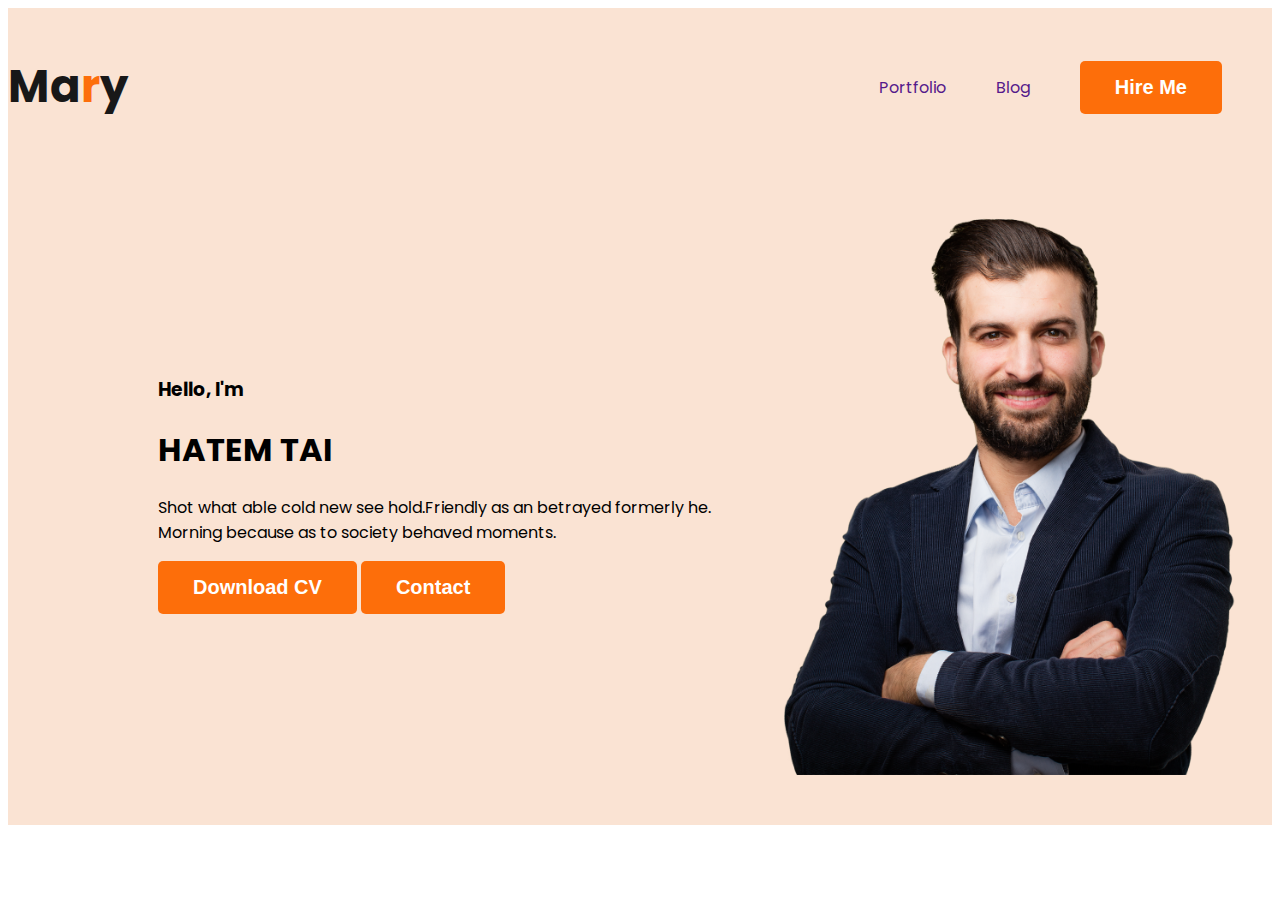
==== index.html @ 1cf4b523 "header section updated" ====
<!DOCTYPE html>
<html lang="en">
<head>
    <meta charset="UTF-8">
    <meta name="viewport" content="width=device-width, initial-scale=1.0">
    <link rel="stylesheet" href="style.css">
    <title>Hatem's Portfolio</title>
</head>
<body>
    <header class="header">
        <nav>
            <h3 class="nav-title">Ma<span class="text-primary">r</span>y</h3>
        <ul>
        <li><a href="">Portfolio</a></li>
        <li><a href="">Blog</a></li>
        <li><button class="btn-primary">Hire Me</button></li>
        </ul>
        </nav>
    <div class="banner">
        <div class="banner-content">
        <h3 class="banner-greetings">Hello, I'm</h3>
        <h1 class="banner-title">HATEM TAI</h1>
        <p>Shot what able cold new see hold.Friendly as an betrayed formerly he. Morning because as to society behaved moments.</p>
        <button class="btn-primary">Download CV</button>
        <button class="btn-primary">Contact</button>
    </div>
    <img src="images/hardy.png" class="profile-pic"  alt="">
    </div>
        

    </header>

    <main>

    </main>
    <footer>

    </footer>
    
</body>
</html>
---- style.css ----
@import url('https://fonts.googleapis.com/css2?family=Open+Sans:wght@800&family=Poppins:wght@300;400;500;700&display=swap');

body {
    font-family: 'Open Sans', sans-serif;
    font-family: 'Poppins', sans-serif;
}
.text-primary {
    color: #FD6E0A;
}
.btn-primary {
    border-radius: 5px;
    background: #FD6E0A;
    color: white;
    font-weight: 600;
    border: none;
    font-size: 20px;
    padding: 15px 35px;
}
/* nav related styles */
nav{
    display: flex;
    justify-content: space-between;
    align-items: center;
}

.nav-title{
    color: #181818;
    font-size: 45px;
}
nav>ul {
    display: flex;
    align-items: center;
}
nav li{
    list-style: none;
    margin-right: 50px;
}
nav a{
    list-style: none;
    text-decoration: none;
}
/* hedaer related style */
.header{
    background: #fae3d3;
}
.banner{
    padding: 30px 30px 50px 150px;
    display: flex;
    align-items: center;
}
.banner .profile-pic{
    width: 500px;
}
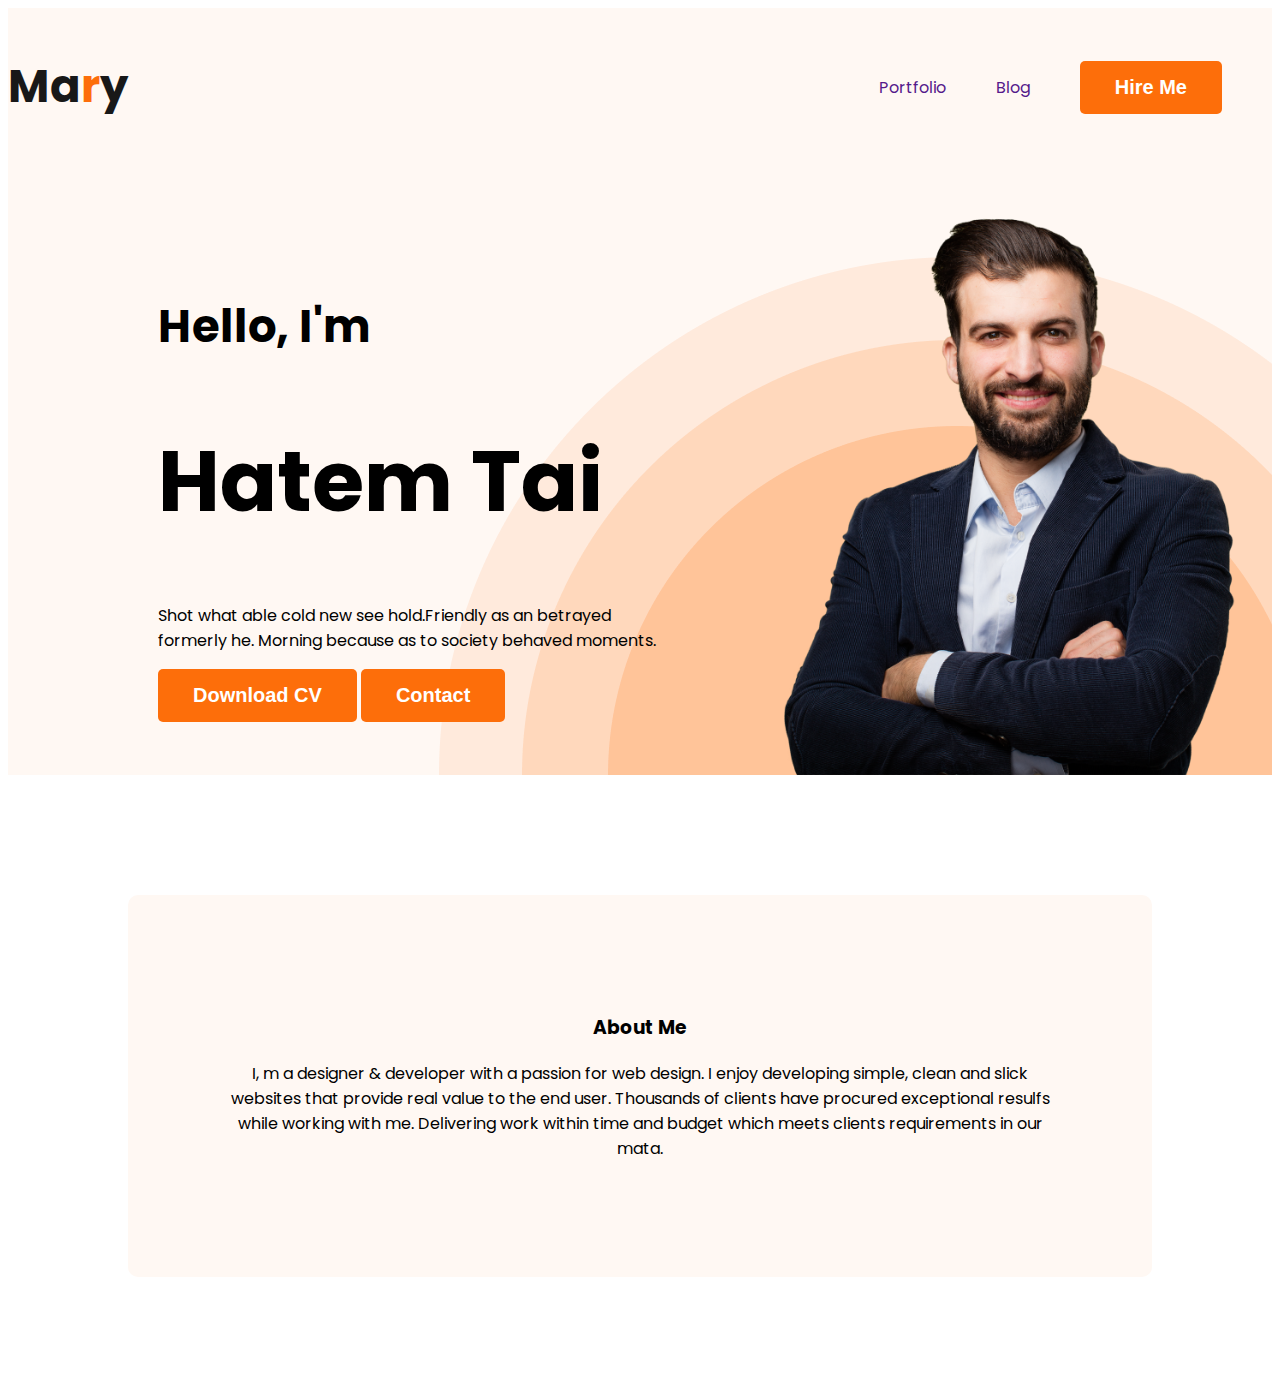
==== commit c97dfe93: "about section created" ====
--- a/index.html
+++ b/index.html
@@ -19,19 +19,20 @@
     <div class="banner">
         <div class="banner-content">
         <h3 class="banner-greetings">Hello, I'm</h3>
-        <h1 class="banner-title">HATEM TAI</h1>
+        <h1 class="banner-title">Hatem Tai</h1>
         <p>Shot what able cold new see hold.Friendly as an betrayed formerly he. Morning because as to society behaved moments.</p>
         <button class="btn-primary">Download CV</button>
         <button class="btn-primary">Contact</button>
     </div>
     <img src="images/hardy.png" class="profile-pic"  alt="">
     </div>
-        
-
     </header>
 
     <main>
-
+        <section class="about">
+            <h3 class="section-title">About Me</h3>
+            <p class="section-description">I, m a designer & developer with a passion for web design. I enjoy developing simple, clean and slick websites that provide real value to the end user. Thousands of clients have procured exceptional resulfs while working with me. Delivering work within time and budget which meets clients requirements in our mata.</p>
+        </section>
     </main>
     <footer>
 
--- a/style.css
+++ b/style.css
@@ -41,13 +41,39 @@
 }
 /* hedaer related style */
 .header{
-    background: #fae3d3;
+    background: #FFF8F3;
+    background-image: url("images/header_bg.png");
+    background-repeat: no-repeat;
+    background-position: bottom right;
 }
 .banner{
-    padding: 30px 30px 50px 150px;
+    padding: 30px 30px 0 150px;
     display: flex;
     align-items: center;
+    justify-content: space-between;
+}
+.banner-content{
+    max-width: 500px;
 }
 .banner .profile-pic{
     width: 500px;
+}
+.banner-greetings{
+    font-size: 45px;
+} 
+.banner-title{
+    font-size: 85px;
+    font-weight: 700px;
+}
+.section-title{
+    text-align: center;
+}
+.section-description{
+    text-align: center;
+}
+.about{
+    margin: 120px;
+    padding: 100px;
+    background: #FFF8F3;
+    border-radius: 10px;
 }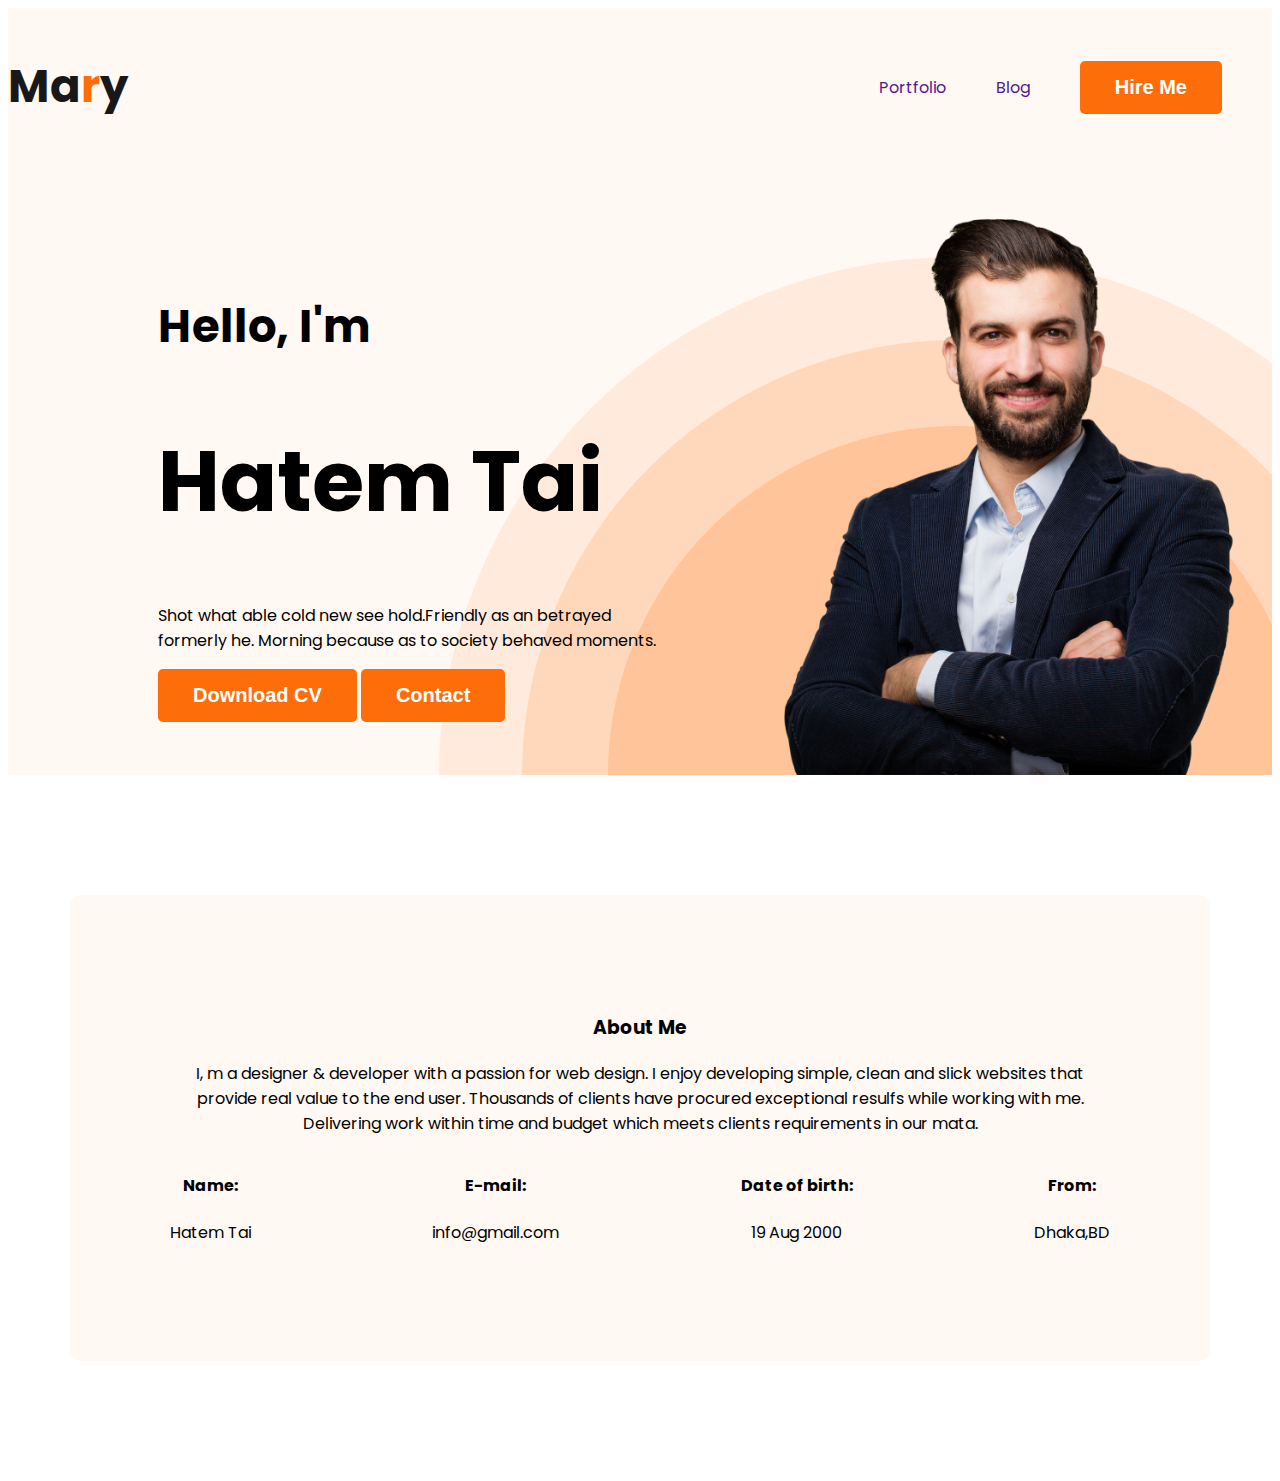
==== commit 281fca95: "about information added" ====
--- a/index.html
+++ b/index.html
@@ -32,7 +32,28 @@
         <section class="about">
             <h3 class="section-title">About Me</h3>
             <p class="section-description">I, m a designer & developer with a passion for web design. I enjoy developing simple, clean and slick websites that provide real value to the end user. Thousands of clients have procured exceptional resulfs while working with me. Delivering work within time and budget which meets clients requirements in our mata.</p>
+            
+            <div class="about-info-container">
+                <div class="about-info">
+                    <h4 class="info-title">Name:</h4>
+                    <p class="info-description">Hatem Tai</p>
+                </div>
+                <div class="about-info">
+                    <h4 class="info-title">E-mail:</h4>
+                    <p class="info-description">info@gmail.com</p>
+                </div>
+                <div class="about-info">
+                    <h4 class="info-title">Date of birth:</h4>
+                    <p class="info-description">19 Aug 2000</p>
+                </div>
+                <div class="about-info">
+                    <h4 class="info-title">From:</h4>
+                    <p class="info-description">Dhaka,BD</p>
+                </div>
+            </div>
+            
         </section>
+        
     </main>
     <footer>
 
--- a/style.css
+++ b/style.css
@@ -72,8 +72,19 @@
     text-align: center;
 }
 .about{
-    margin: 120px;
+    margin: 120px 0;
     padding: 100px;
     background: #FFF8F3;
     border-radius: 10px;
+}
+.about-info-container{
+    display: flex;
+    justify-content: space-between;
+}
+.about-info{
+       text-align: center;
+}
+main{
+    max-width: 1140px;
+    margin: 0 auto;
 }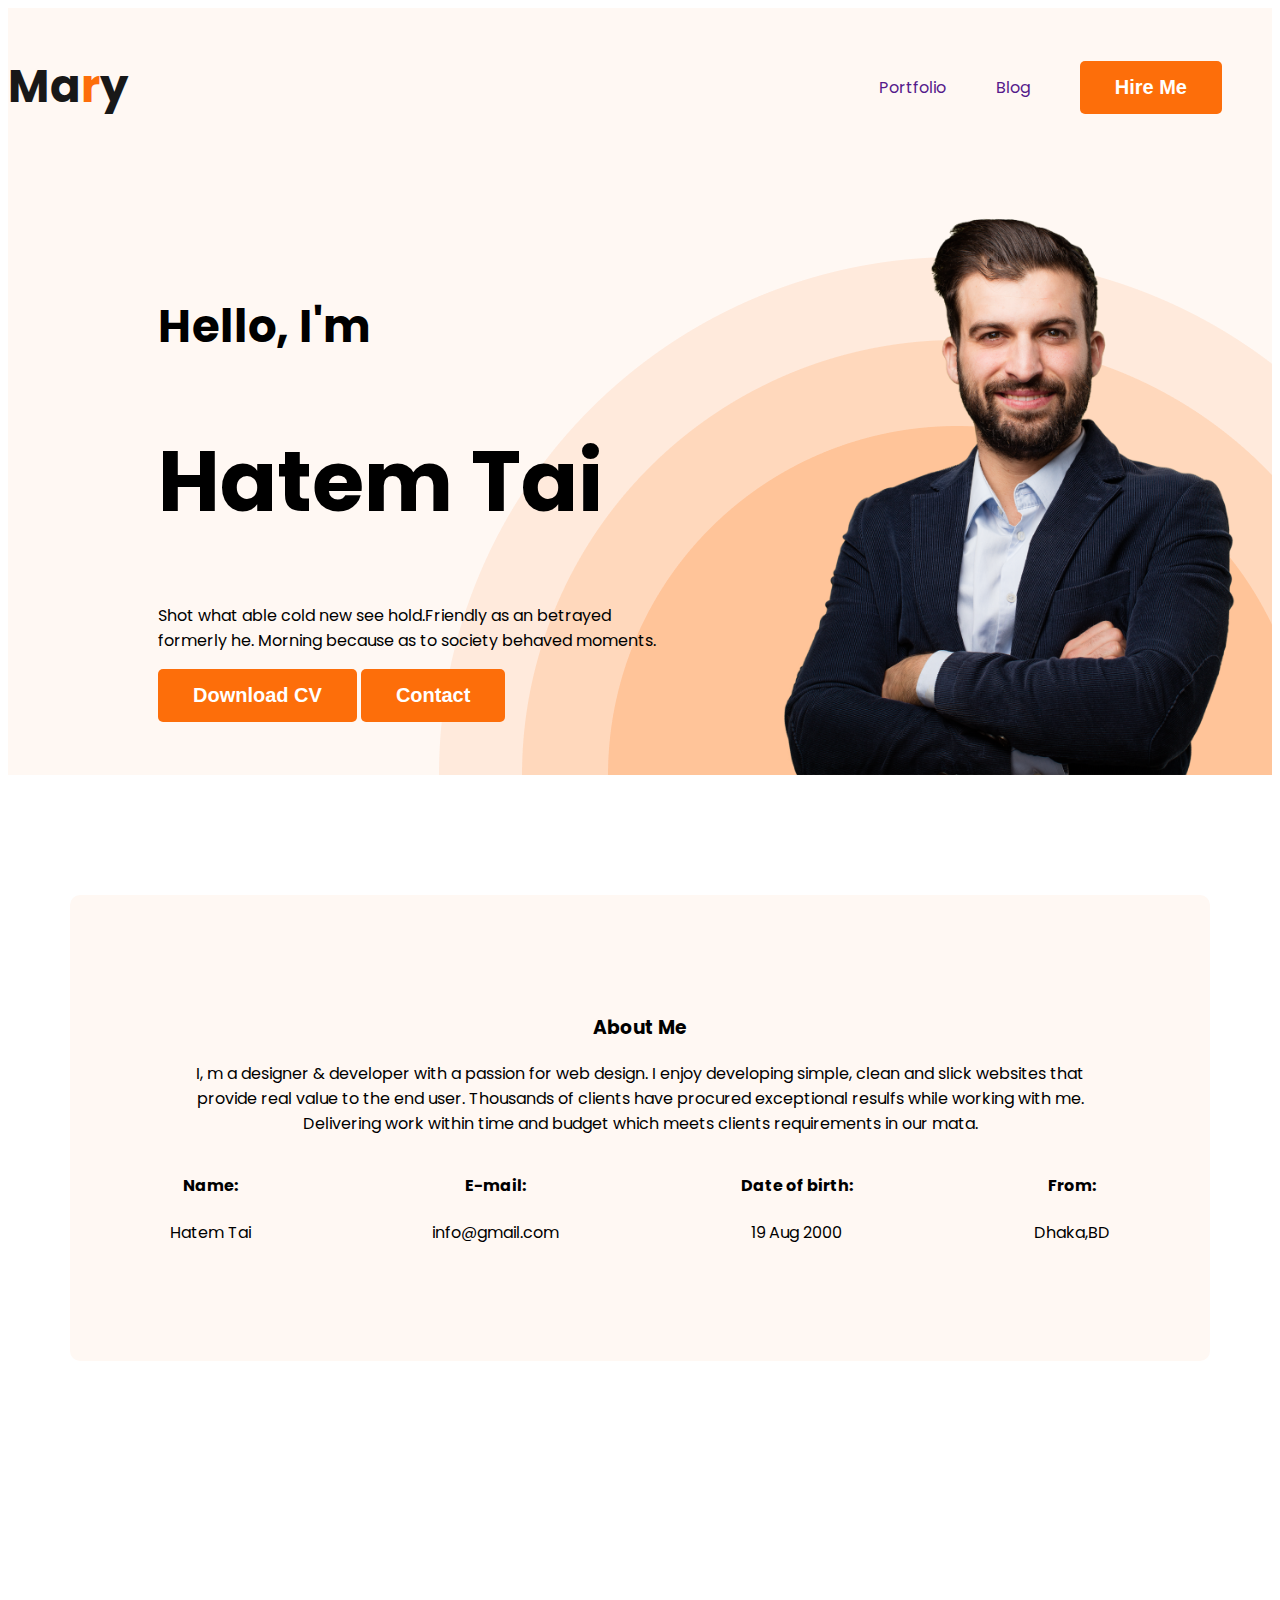
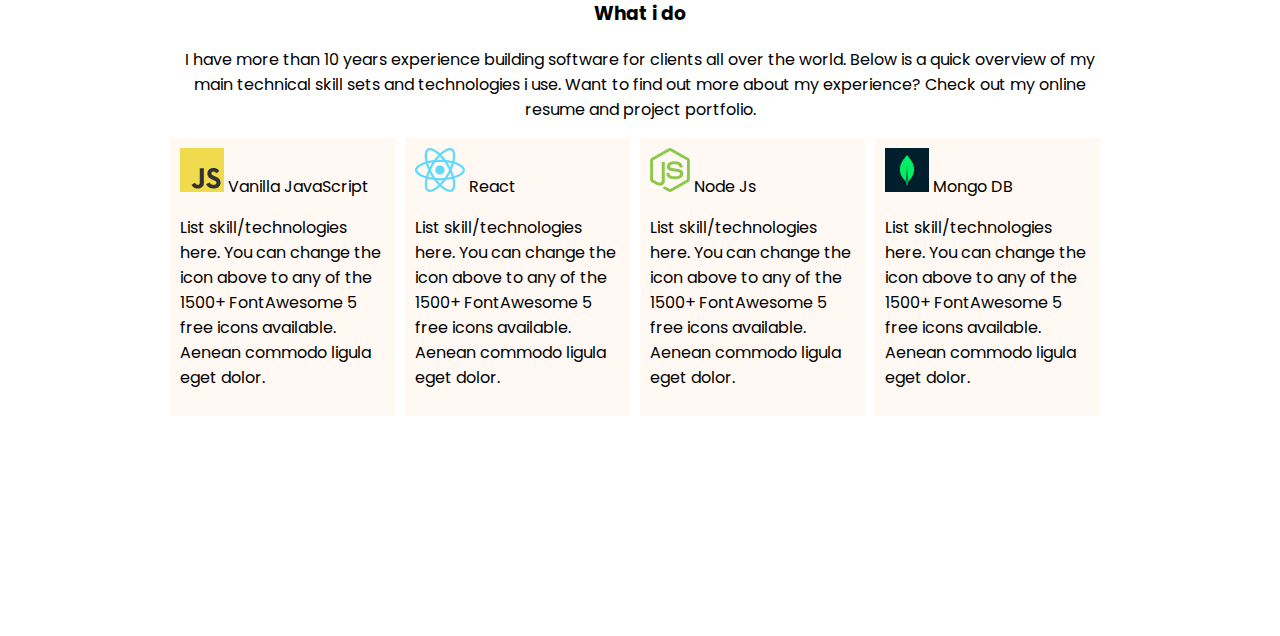
==== commit d0eea6a8: "skill part added" ====
--- a/index.html
+++ b/index.html
@@ -1,38 +1,44 @@
 <!DOCTYPE html>
 <html lang="en">
+
 <head>
     <meta charset="UTF-8">
     <meta name="viewport" content="width=device-width, initial-scale=1.0">
     <link rel="stylesheet" href="style.css">
     <title>Hatem's Portfolio</title>
 </head>
+
 <body>
     <header class="header">
         <nav>
             <h3 class="nav-title">Ma<span class="text-primary">r</span>y</h3>
-        <ul>
-        <li><a href="">Portfolio</a></li>
-        <li><a href="">Blog</a></li>
-        <li><button class="btn-primary">Hire Me</button></li>
-        </ul>
+            <ul>
+                <li><a href="">Portfolio</a></li>
+                <li><a href="">Blog</a></li>
+                <li><button class="btn-primary">Hire Me</button></li>
+            </ul>
         </nav>
-    <div class="banner">
-        <div class="banner-content">
-        <h3 class="banner-greetings">Hello, I'm</h3>
-        <h1 class="banner-title">Hatem Tai</h1>
-        <p>Shot what able cold new see hold.Friendly as an betrayed formerly he. Morning because as to society behaved moments.</p>
-        <button class="btn-primary">Download CV</button>
-        <button class="btn-primary">Contact</button>
-    </div>
-    <img src="images/hardy.png" class="profile-pic"  alt="">
-    </div>
+        <div class="banner">
+            <div class="banner-content">
+                <h3 class="banner-greetings">Hello, I'm</h3>
+                <h1 class="banner-title">Hatem Tai</h1>
+                <p>Shot what able cold new see hold.Friendly as an betrayed formerly he. Morning because as to society
+                    behaved moments.</p>
+                <button class="btn-primary">Download CV</button>
+                <button class="btn-primary">Contact</button>
+            </div>
+            <img src="images/hardy.png" class="profile-pic" alt="">
+        </div>
     </header>
 
     <main>
         <section class="about">
             <h3 class="section-title">About Me</h3>
-            <p class="section-description">I, m a designer & developer with a passion for web design. I enjoy developing simple, clean and slick websites that provide real value to the end user. Thousands of clients have procured exceptional resulfs while working with me. Delivering work within time and budget which meets clients requirements in our mata.</p>
-            
+            <p class="section-description">I, m a designer & developer with a passion for web design. I enjoy developing
+                simple, clean and slick websites that provide real value to the end user. Thousands of clients have
+                procured exceptional resulfs while working with me. Delivering work within time and budget which meets
+                clients requirements in our mata.</p>
+
             <div class="about-info-container">
                 <div class="about-info">
                     <h4 class="info-title">Name:</h4>
@@ -51,13 +57,52 @@
                     <p class="info-description">Dhaka,BD</p>
                 </div>
             </div>
-            
+
         </section>
-        
+        <!-- what-i-do-section -->
+        <section id="what-i-do">
+            <h3 class="section-title">
+                What i do
+            </h3>
+            <p class="section-description">
+                I have more than 10 years experience building software for clients all over the world. Below is a quick
+                overview of my main technical skill sets and technologies i use. Want to find out more about my
+                experience? Check out my online resume and project portfolio.
+            </p>
+
+            <div class="skill-container">
+                <div class="skill">
+                    <img src="images/icons/js.png" alt="">
+                    <h3-skill-title>Vanilla JavaScript</h3-skill-title>
+                    <p class="skill-description">List skill/technologies here. You can change the icon above to any of
+                        the 1500+ FontAwesome 5 free icons available. Aenean commodo ligula eget dolor.</p>
+                </div>
+                <div class="skill">
+                    <img src="images/icons/react.png" alt="">
+                    <h3-skill-title>React</h3-skill-title>
+                    <p class="skill-description">List skill/technologies here. You can change the icon above to any of
+                        the 1500+ FontAwesome 5 free icons available. Aenean commodo ligula eget dolor.</p>
+                </div>
+                <div class="skill">
+                    <img src="images/icons/nodejs.png" alt="">
+                    <h3-skill-title>Node Js</h3-skill-title>
+                    <p class="skill-description">List skill/technologies here. You can change the icon above to any of
+                        the 1500+ FontAwesome 5 free icons available. Aenean commodo ligula eget dolor.</p>
+                </div>
+                <div class="skill">
+                    <img src="images/icons/mongo.png" alt="">
+                    <h3-skill-title>Mongo DB</h3-skill-title>
+                    <p class="skill-description">List skill/technologies here. You can change the icon above to any of
+                        the 1500+ FontAwesome 5 free icons available. Aenean commodo ligula eget dolor.</p>
+                </div>
+            </div>
+        </section>
+
     </main>
     <footer>
 
     </footer>
-    
+
 </body>
+
 </html>--- a/style.css
+++ b/style.css
@@ -84,7 +84,21 @@
 .about-info{
        text-align: center;
 }
+#what-i-do{
+    margin: 120px 0;
+    padding: 100px;
+    border-radius: 10px;}
+.skill-container{
+    display: flex;
+    justify-content: space-between;
+}
+.skill{
+    background: #FFF8F3;
+    margin-right: 10px;
+    padding: 10px;
+}
+
 main{
     max-width: 1140px;
     margin: 0 auto;
-}+}
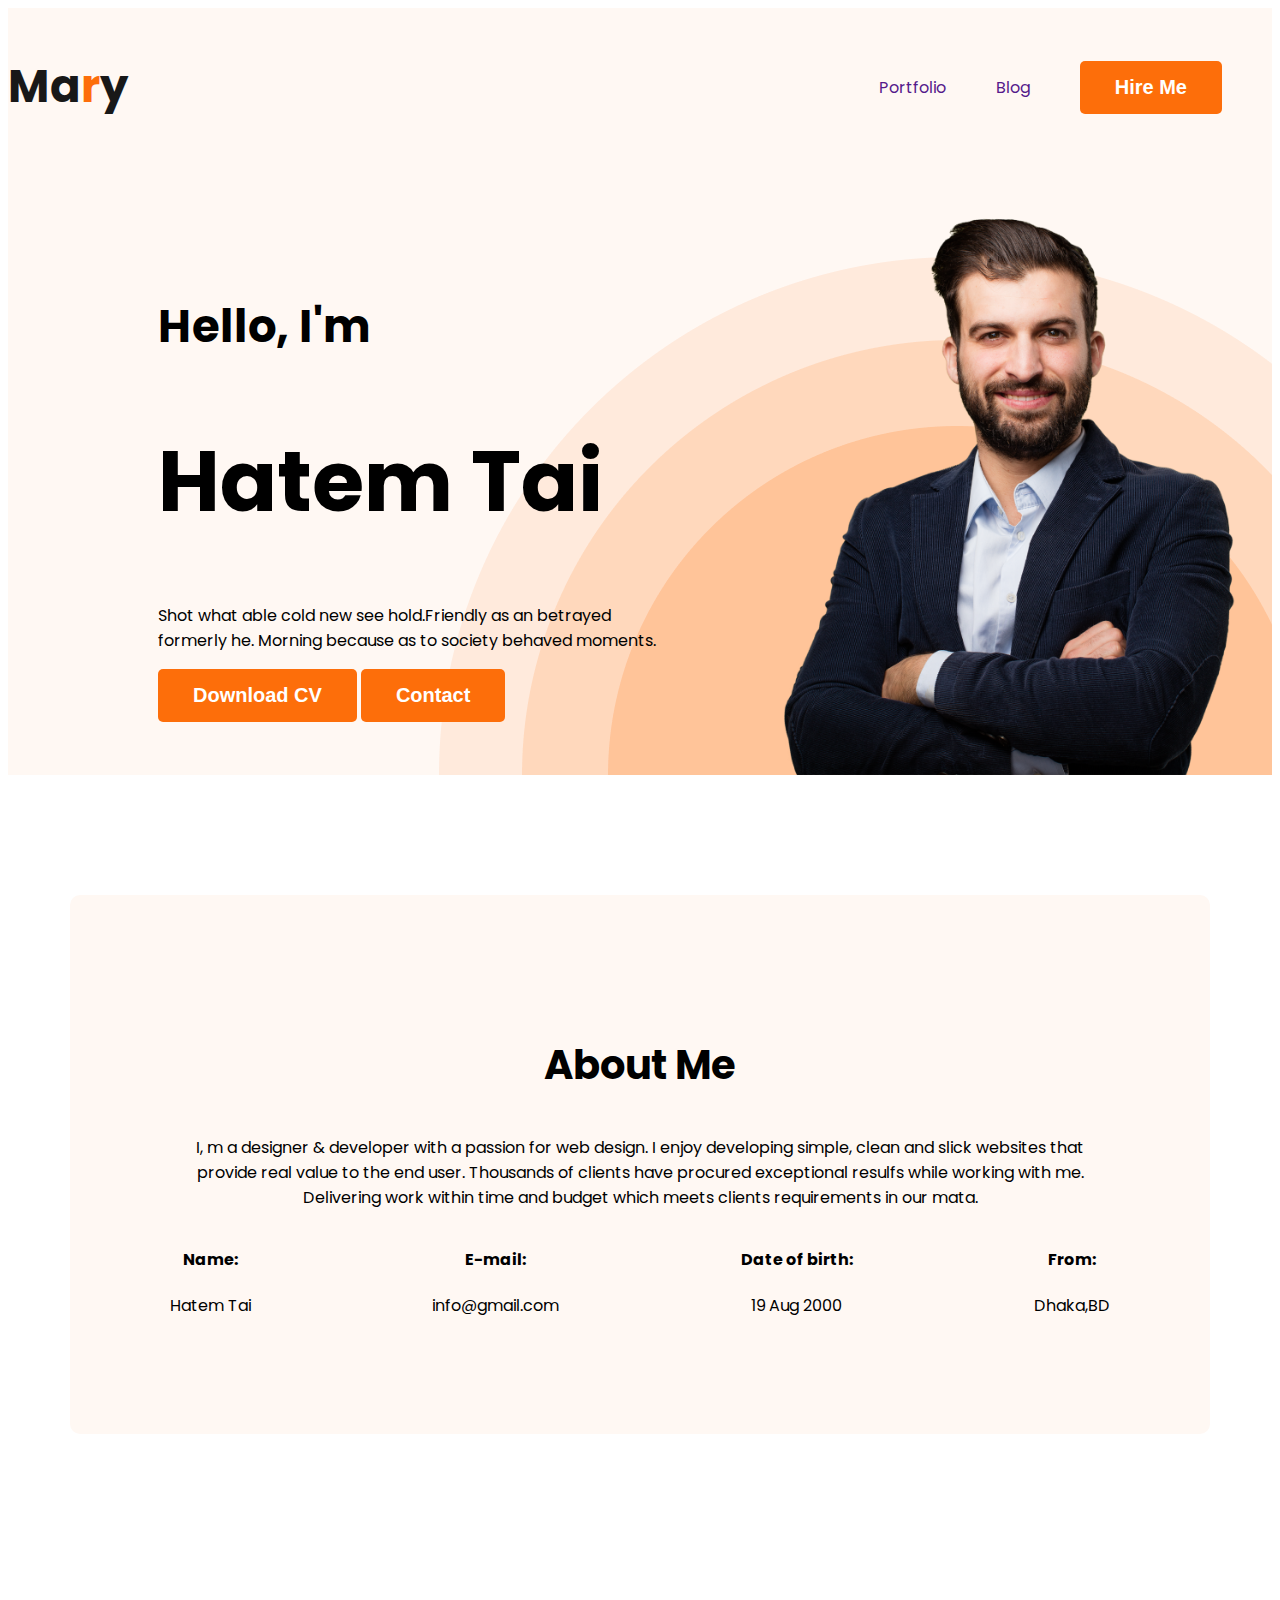
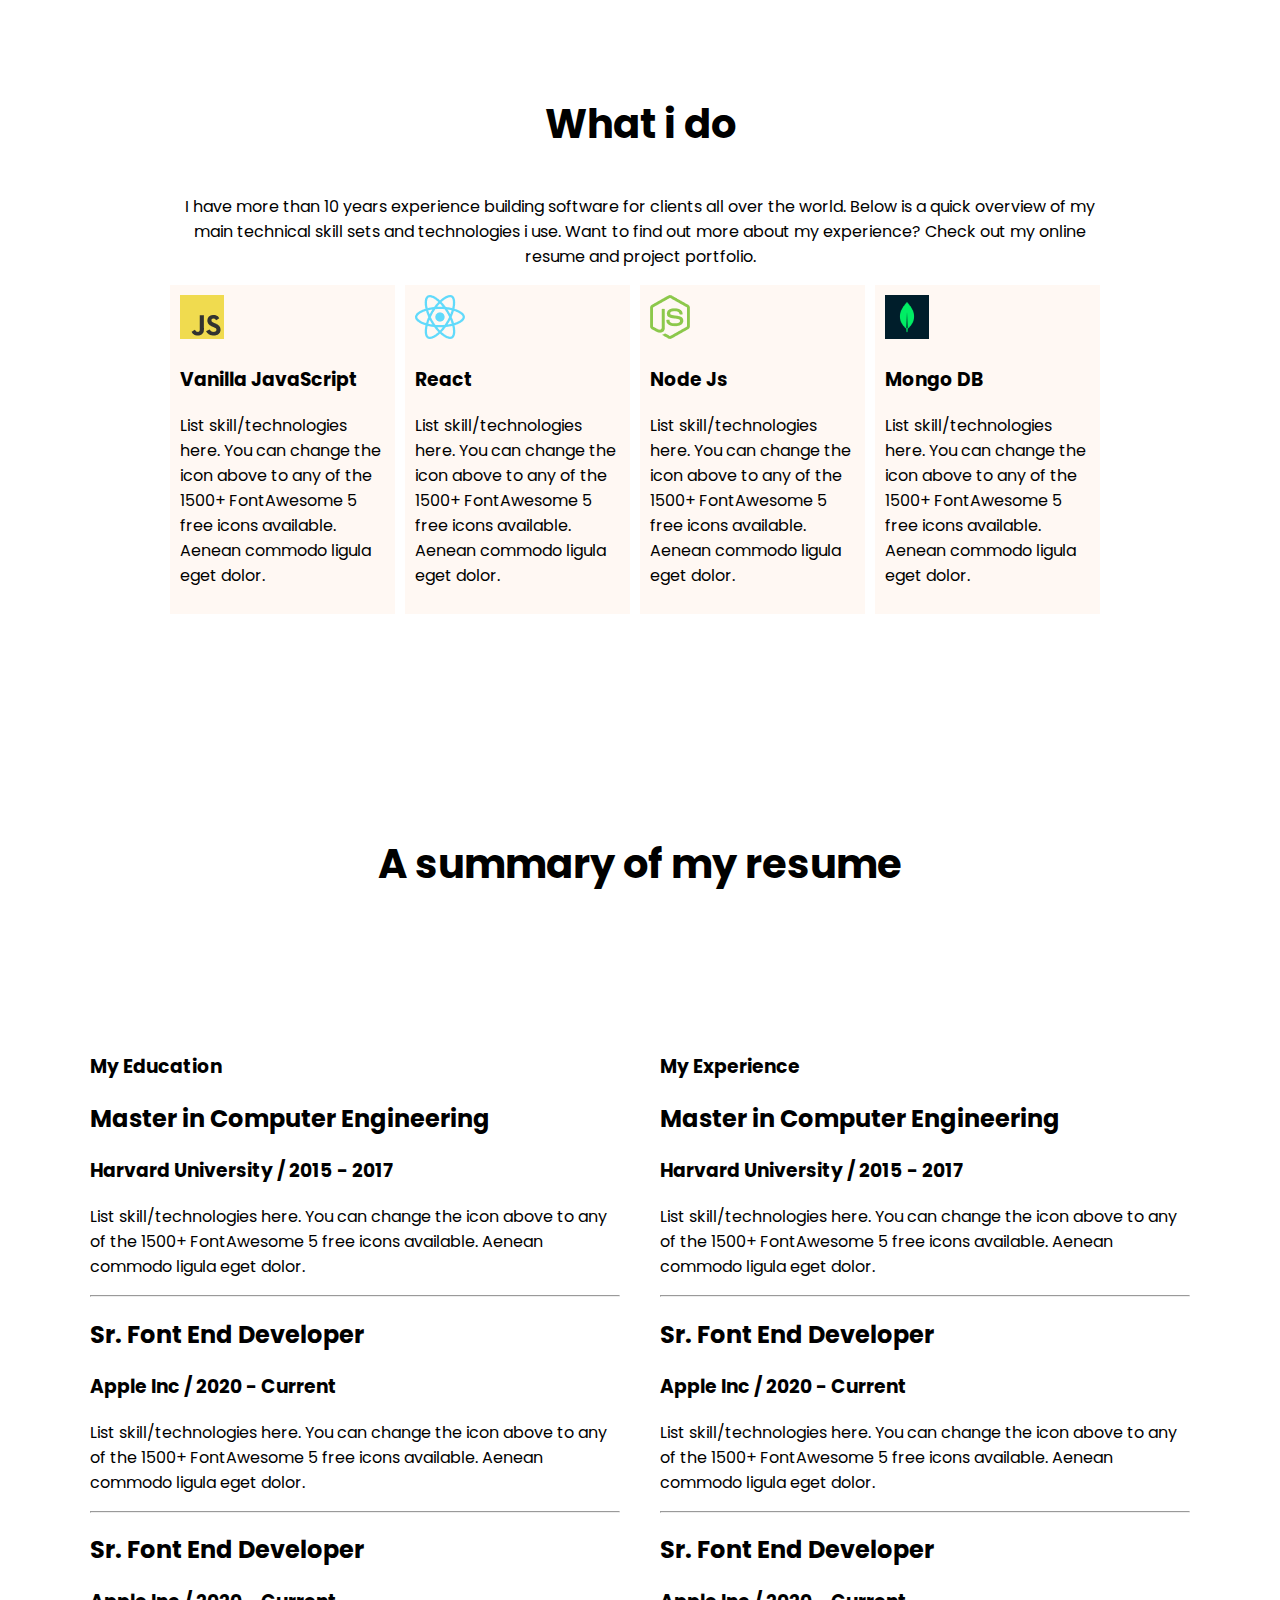
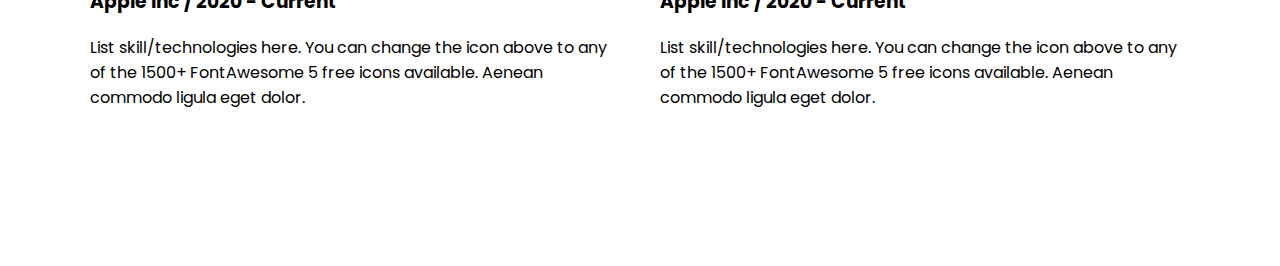
==== commit 1c934e28: "resume part updated" ====
--- a/index.html
+++ b/index.html
@@ -73,29 +73,103 @@
             <div class="skill-container">
                 <div class="skill">
                     <img src="images/icons/js.png" alt="">
-                    <h3-skill-title>Vanilla JavaScript</h3-skill-title>
+                    <h3 class="skill-title">Vanilla JavaScript</h3>
                     <p class="skill-description">List skill/technologies here. You can change the icon above to any of
                         the 1500+ FontAwesome 5 free icons available. Aenean commodo ligula eget dolor.</p>
                 </div>
                 <div class="skill">
                     <img src="images/icons/react.png" alt="">
-                    <h3-skill-title>React</h3-skill-title>
+                    <h3 class="skill-title">React</h3>
                     <p class="skill-description">List skill/technologies here. You can change the icon above to any of
                         the 1500+ FontAwesome 5 free icons available. Aenean commodo ligula eget dolor.</p>
                 </div>
                 <div class="skill">
                     <img src="images/icons/nodejs.png" alt="">
-                    <h3-skill-title>Node Js</h3-skill-title>
+                    <h3 class="skill-title">Node Js</h3>
                     <p class="skill-description">List skill/technologies here. You can change the icon above to any of
                         the 1500+ FontAwesome 5 free icons available. Aenean commodo ligula eget dolor.</p>
                 </div>
                 <div class="skill">
                     <img src="images/icons/mongo.png" alt="">
-                    <h3-skill-title>Mongo DB</h3-skill-title>
+                    <h3 class="skill-title">Mongo DB</h3>
                     <p class="skill-description">List skill/technologies here. You can change the icon above to any of
                         the 1500+ FontAwesome 5 free icons available. Aenean commodo ligula eget dolor.</p>
                 </div>
             </div>
+        </section>
+
+        <!-- resume section  -->
+        <section class="resume-section">
+            <h1 class="section-title">
+                A summary of my resume
+            </h1>
+            <div class="resume-container">
+                <div class="resume-column">
+                    <h3 class="resume-column-title">My Education</h3>
+                    <div class="resume-item">
+                        <h2 class="resume-item-title">Master in Computer Engineering</h2>
+                        <h3 class="resume-item-institute">Harvard University / 2015 - 2017</h3>
+                        <p class="resume-item-description">List skill/technologies here. You can change the icon above 
+                            to any of the 1500+ FontAwesome 5 free icons available. Aenean commodo ligula eget dolor.</p>
+
+                    </div>
+                    <hr>
+            
+                    <div class="resume-item">
+                        <h2 class="resume-item-title">Sr. Font End Developer</h2>
+                        <h3 class="resume-item-institute">Apple Inc / 2020 - Current</h3>
+                        <p class="resume-item-description">List skill/technologies here. You can change the icon above 
+                            to any of the 1500+ FontAwesome 5 free icons available. Aenean commodo ligula eget dolor.</p>
+
+                    </div>
+                    
+                
+                <hr>
+                
+                    <div class="resume-item">
+                        <h2 class="resume-item-title">Sr. Font End Developer</h2>
+                        <h3 class="resume-item-institute">Apple Inc / 2020 - Current</h3>
+                        <p class="resume-item-description">List skill/technologies here. You can change the icon above 
+                            to any of the 1500+ FontAwesome 5 free icons available. Aenean commodo ligula eget dolor.</p>
+
+                    </div>
+                
+            </div>
+
+
+            <div class="resume-column">
+                <h3 class="resume-column-title">My Experience</h3>
+                <div class="resume-item">
+                    <h2 class="resume-item-title">Master in Computer Engineering</h2>
+                    <h3 class="resume-item-institute">Harvard University / 2015 - 2017</h3>
+                    <p class="resume-item-description">List skill/technologies here. You can change the icon above 
+                        to any of the 1500+ FontAwesome 5 free icons available. Aenean commodo ligula eget dolor.</p>
+
+                </div>
+                <hr>
+        
+                <div class="resume-item">
+                    <h2 class="resume-item-title">Sr. Font End Developer</h2>
+                    <h3 class="resume-item-institute">Apple Inc / 2020 - Current</h3>
+                    <p class="resume-item-description">List skill/technologies here. You can change the icon above 
+                        to any of the 1500+ FontAwesome 5 free icons available. Aenean commodo ligula eget dolor.</p>
+
+                </div>
+                
+            
+            <hr>
+            
+                <div class="resume-item">
+                    <h2 class="resume-item-title">Sr. Font End Developer</h2>
+                    <h3 class="resume-item-institute">Apple Inc / 2020 - Current</h3>
+                    <p class="resume-item-description">List skill/technologies here. You can change the icon above 
+                        to any of the 1500+ FontAwesome 5 free icons available. Aenean commodo ligula eget dolor.</p>
+
+                </div>
+
+            </div>
+            
+
         </section>
 
     </main>
--- a/style.css
+++ b/style.css
@@ -67,6 +67,7 @@
 }
 .section-title{
     text-align: center;
+    font-size: 40px;
 }
 .section-description{
     text-align: center;
@@ -97,7 +98,14 @@
     margin-right: 10px;
     padding: 10px;
 }
-
+.resume-container{
+    display: flex;
+    margin: 120px 0;
+}
+.resume-column{
+    margin: 5px;
+    padding: 15px;
+}
 main{
     max-width: 1140px;
     margin: 0 auto;
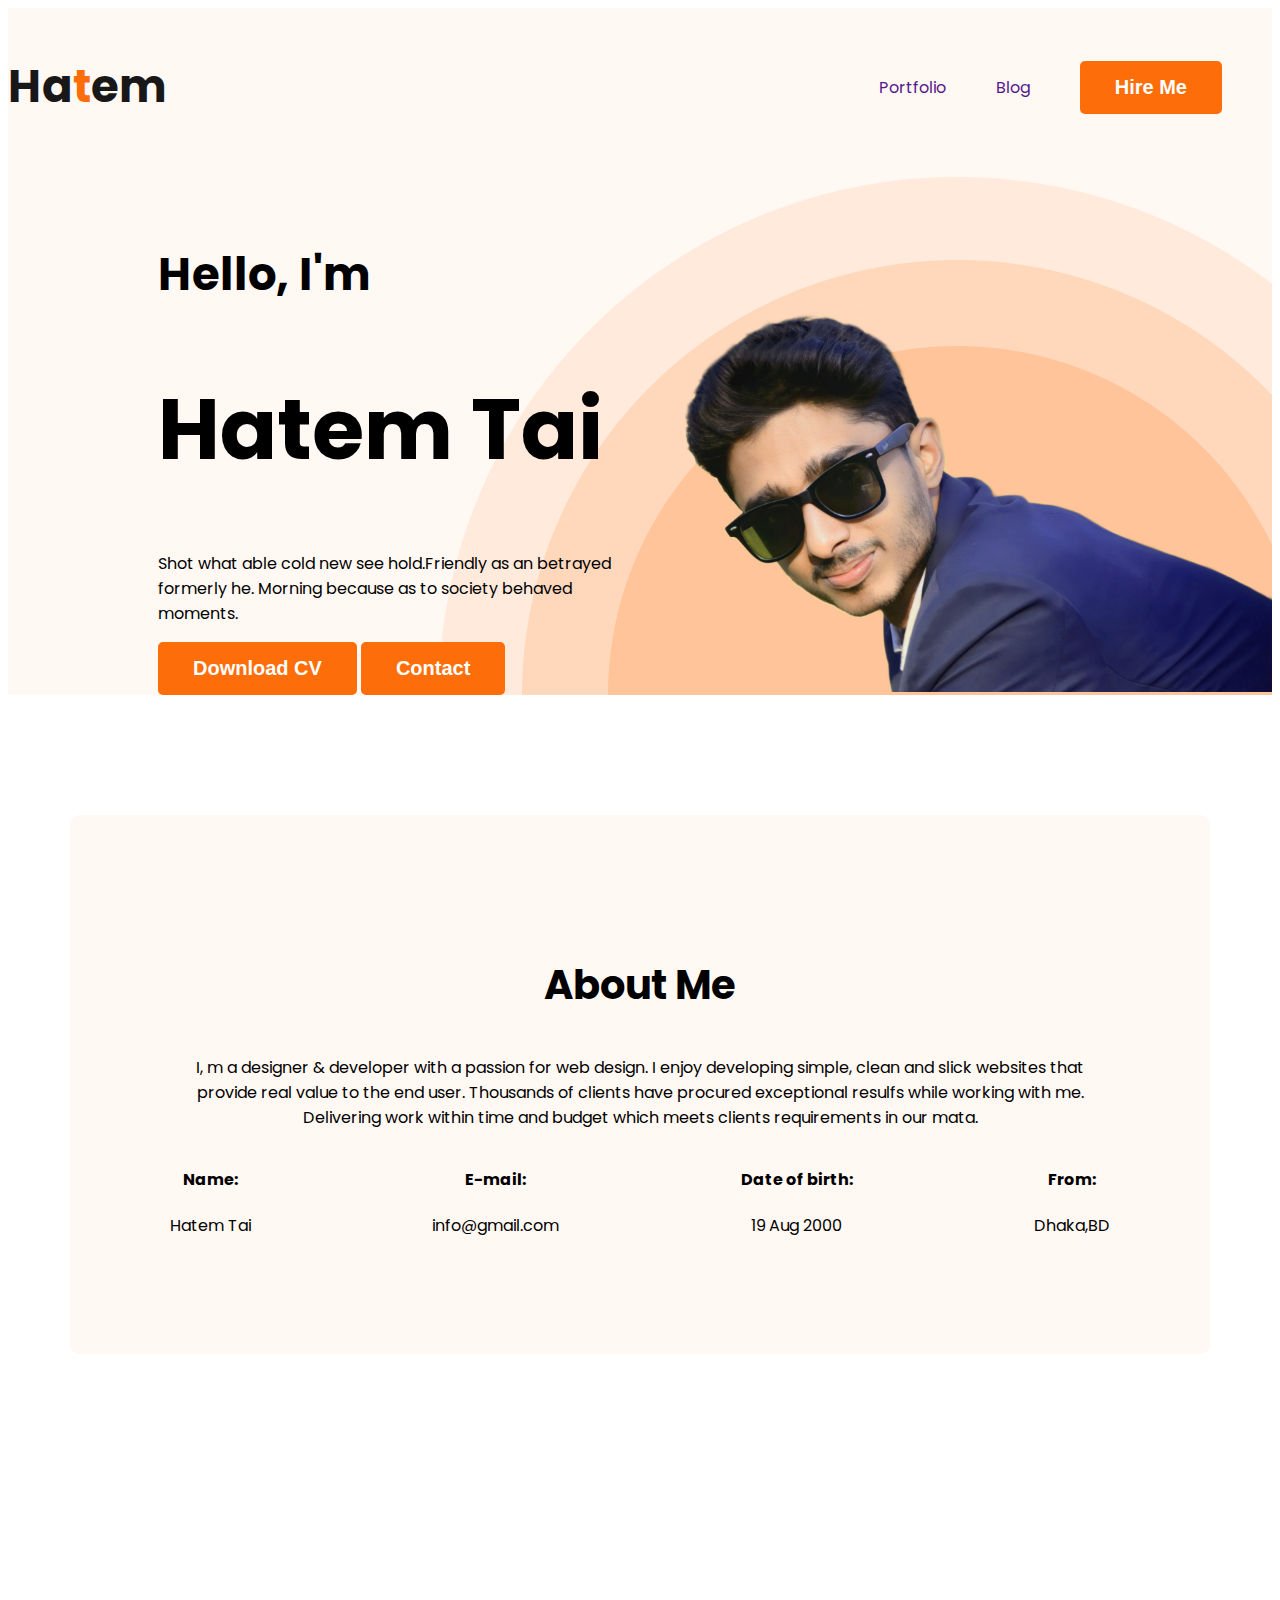
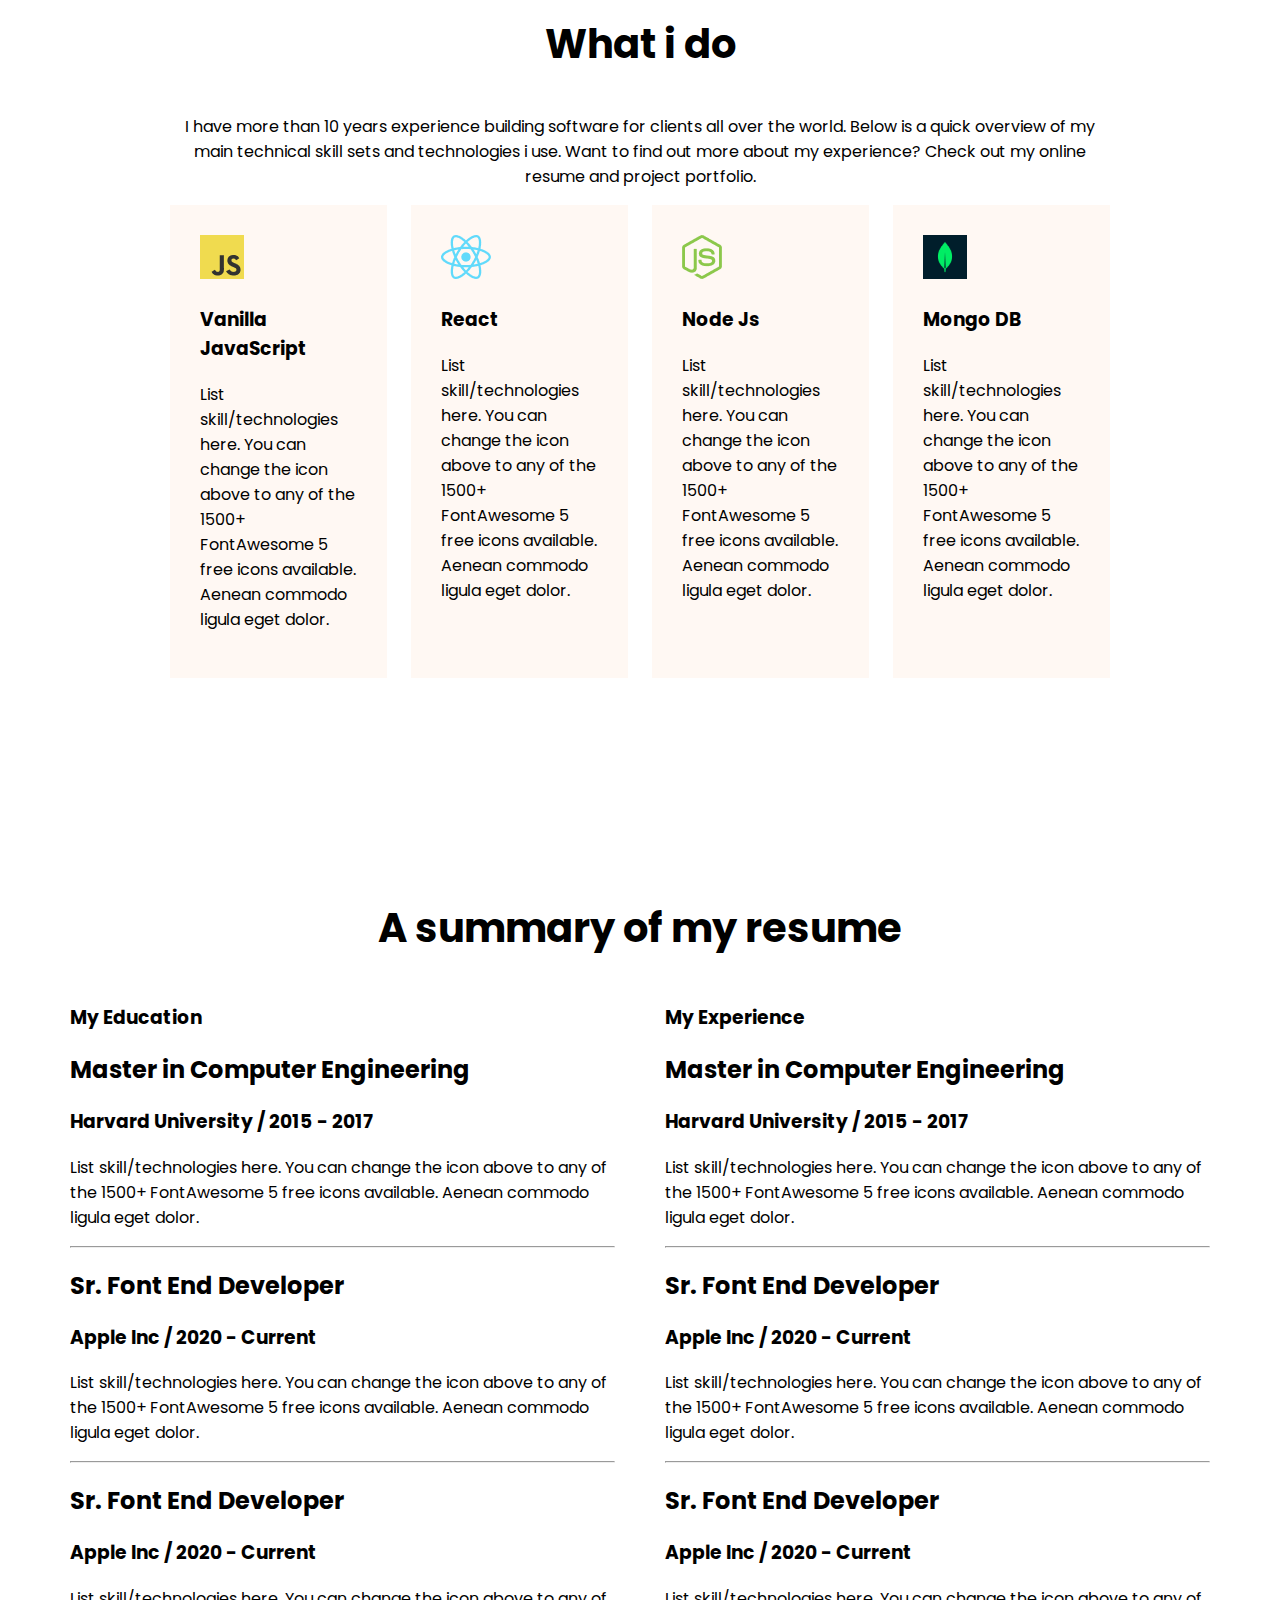
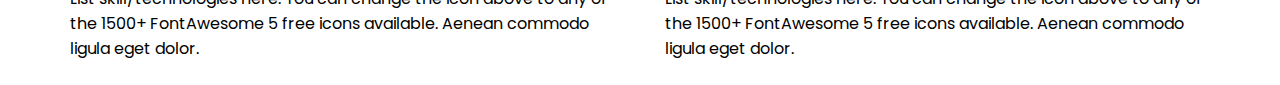
==== commit 905589ac: "my information uploaded" ====
--- a/index.html
+++ b/index.html
@@ -11,7 +11,7 @@
 <body>
     <header class="header">
         <nav>
-            <h3 class="nav-title">Ma<span class="text-primary">r</span>y</h3>
+            <h3 class="nav-title">Ha<span class="text-primary">t</span>em</h3>
             <ul>
                 <li><a href="">Portfolio</a></li>
                 <li><a href="">Blog</a></li>
@@ -27,7 +27,7 @@
                 <button class="btn-primary">Download CV</button>
                 <button class="btn-primary">Contact</button>
             </div>
-            <img src="images/hardy.png" class="profile-pic" alt="">
+            <img src="images/small_size_s.png" class="profile-pic" alt="">
         </div>
     </header>
 
@@ -69,6 +69,8 @@
                 overview of my main technical skill sets and technologies i use. Want to find out more about my
                 experience? Check out my online resume and project portfolio.
             </p>
+
+            <!-- skill container part -->
 
             <div class="skill-container">
                 <div class="skill">
--- a/style.css
+++ b/style.css
@@ -56,7 +56,8 @@
     max-width: 500px;
 }
 .banner .profile-pic{
-    width: 500px;
+    margin-right: -30px;
+    margin-bottom: -90px;
 }
 .banner-greetings{
     font-size: 45px;
@@ -91,20 +92,17 @@
     border-radius: 10px;}
 .skill-container{
     display: flex;
-    justify-content: space-between;
+    gap: 24px;
+    
 }
 .skill{
     background: #FFF8F3;
-    margin-right: 10px;
-    padding: 10px;
+    padding: 30px;
 }
 .resume-container{
     display: flex;
-    margin: 120px 0;
-}
-.resume-column{
-    margin: 5px;
-    padding: 15px;
+    gap: 50px;
+    
 }
 main{
     max-width: 1140px;
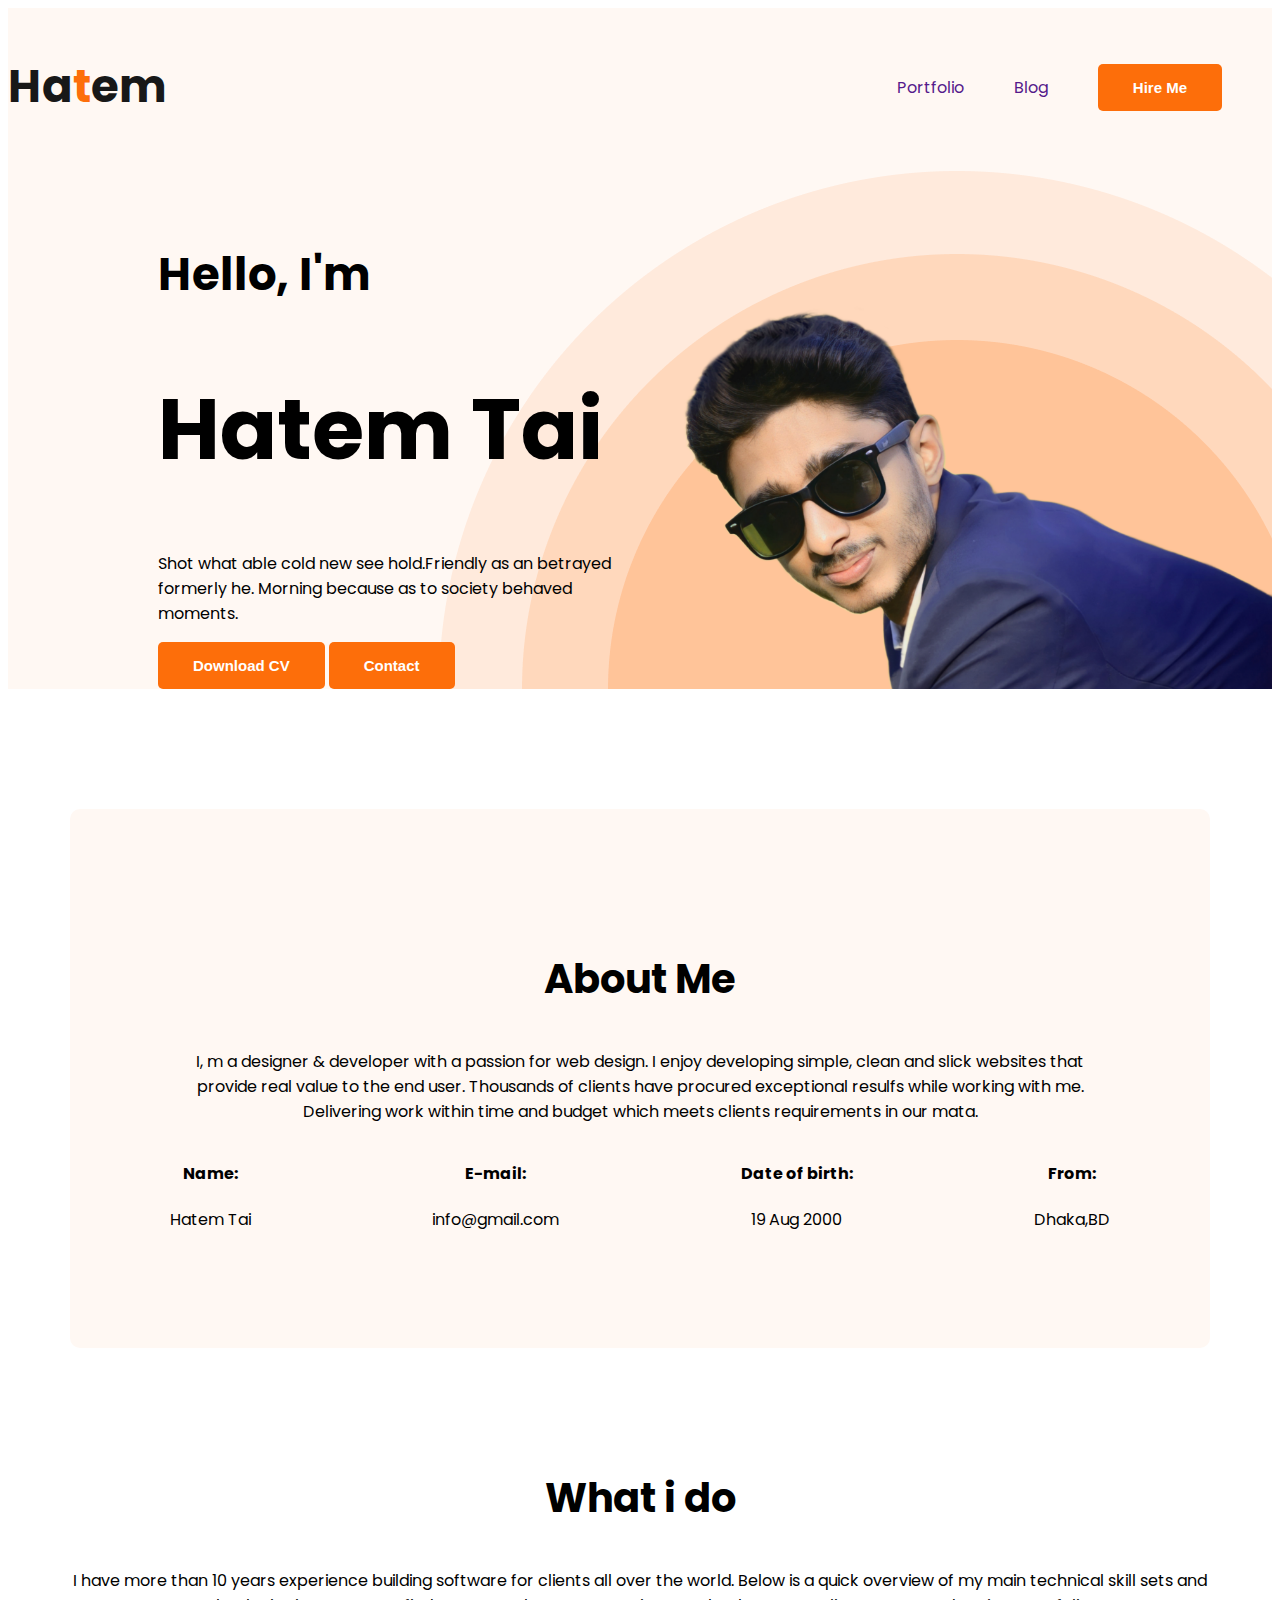
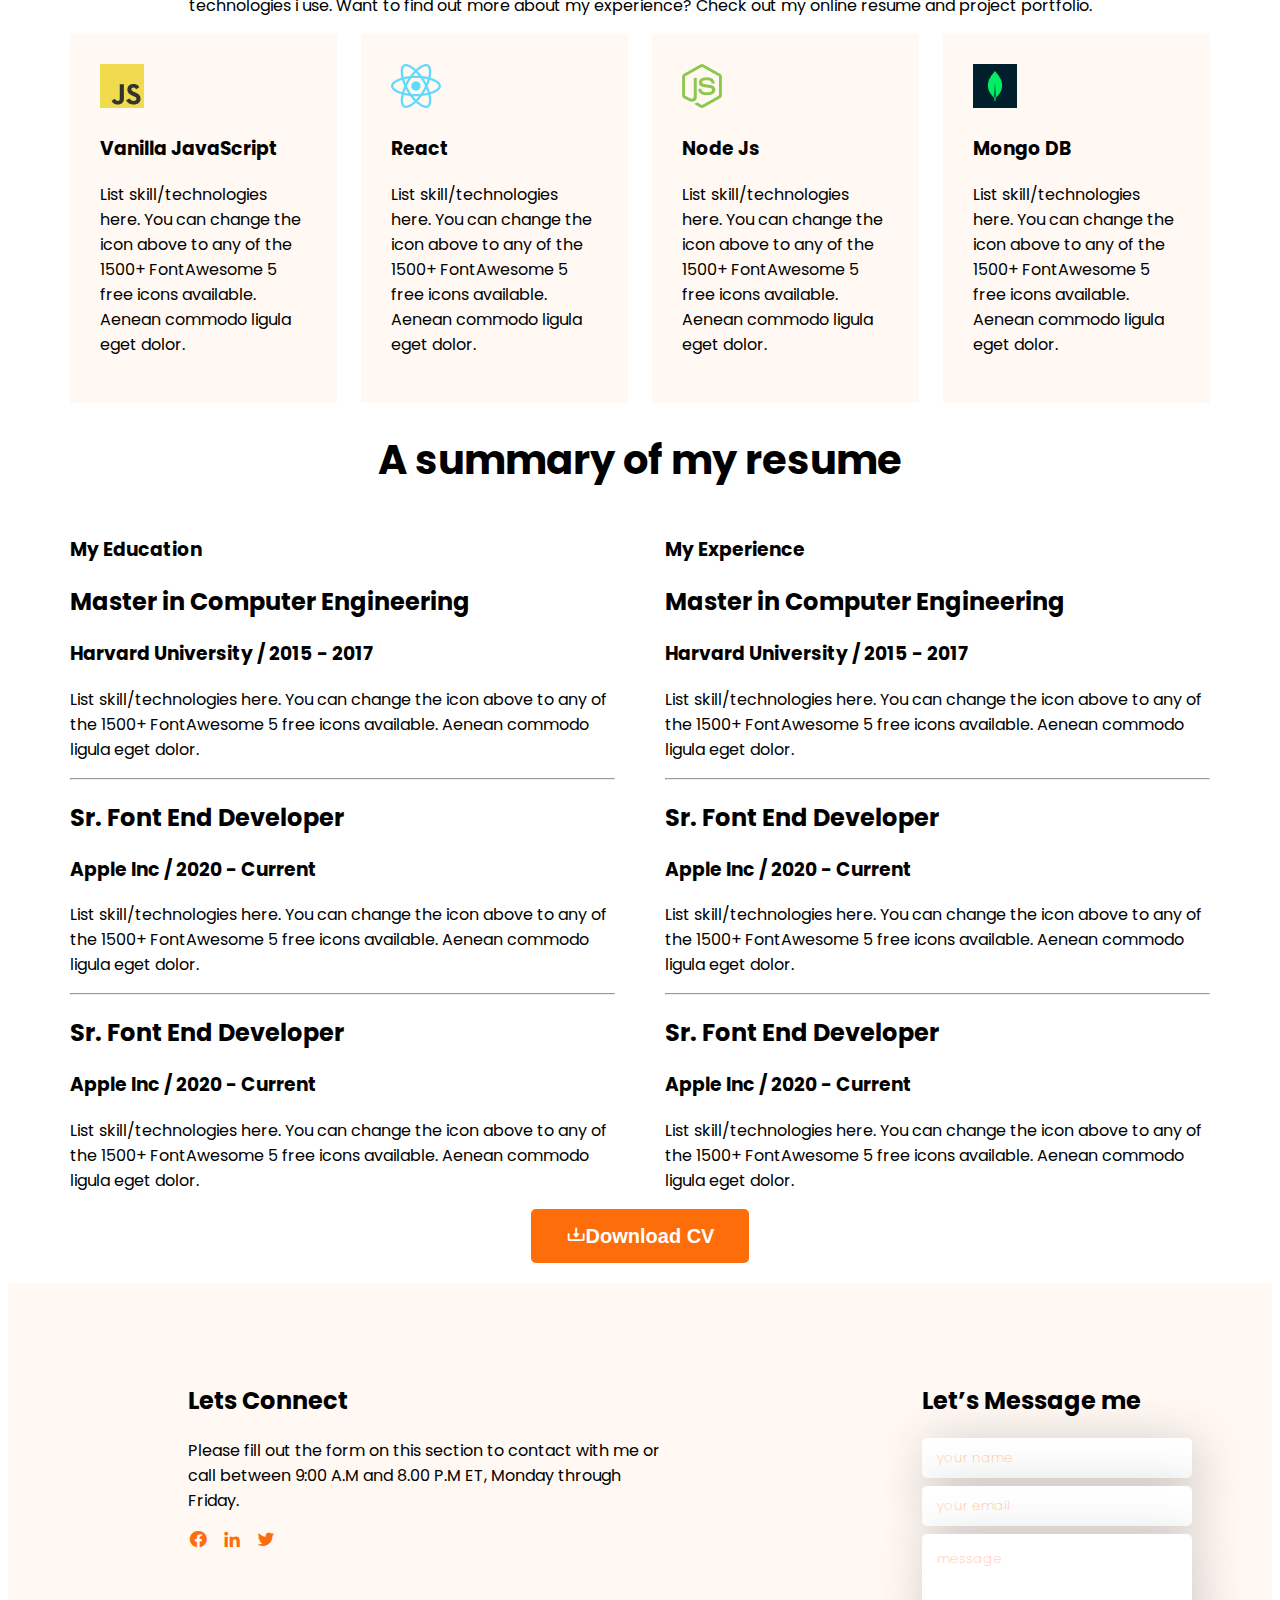
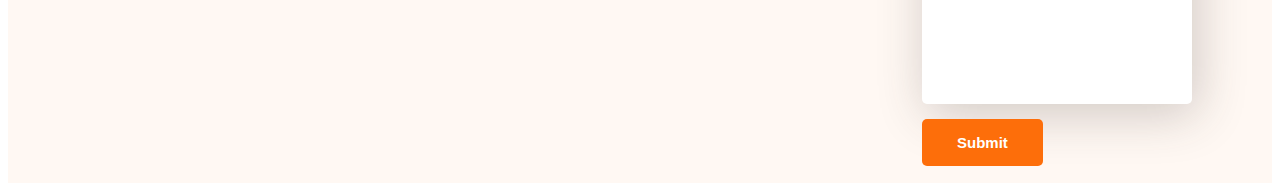
==== commit 7b73b64a: "footer part updated" ====
--- a/index.html
+++ b/index.html
@@ -6,6 +6,7 @@
     <meta name="viewport" content="width=device-width, initial-scale=1.0">
     <link rel="stylesheet" href="style.css">
     <title>Hatem's Portfolio</title>
+    <link href='https://unpkg.com/boxicons@2.1.4/css/boxicons.min.css' rel='stylesheet'>
 </head>
 
 <body>
@@ -171,11 +172,51 @@
 
             </div>
             
-
+            
         </section>
-
+        
+        <div class="btn-download">
+            <button class="btn-primary">
+                <i class='bx bx-download'></i>Download CV
+            </button>
+        </div>
+        
     </main>
     <footer>
+<!-- contact part -->
+<section class="contact-container">
+    <div class="contact-column">
+
+        <div class="contact-details">
+            <h2 class="contact-title">
+                Lets Connect
+            </h2>
+            <p class="contact-description">
+                Please fill out the form on this section to contact with me or call between 9:00 A.M and 8.00 P.M ET, Monday through Friday.
+            </p>
+        </div>
+        <div class="contact-icon">
+            <i class='bx bxl-facebook-circle'></i>
+            <i class='bx bxl-linkedin' ></i>
+            <i class='bx bxl-twitter' ></i>
+        </div>
+
+    </div>
+    <!-- right side part -->
+    <div class="contact-column">
+        <div class="contact-details">
+            <h2 class="contact-title">
+                Let’s Message me
+            </h2>
+        </div>
+        <div class="contact-form">
+            <input type="text" placeholder="your name" id="input-box"> <br>
+            <input type="email" placeholder="your email" id="input-box"><br>
+            <textarea name="" id="contact-msg" cols="30" rows="10" placeholder="message"></textarea>
+            <button class="btn-primary">Submit</button>
+        </div>
+    </div>
+</section>
 
     </footer>
 
--- a/style.css
+++ b/style.css
@@ -11,9 +11,9 @@
     border-radius: 5px;
     background: #FD6E0A;
     color: white;
-    font-weight: 600;
+    font-weight: bold;
     border: none;
-    font-size: 20px;
+    font-size: 15px;
     padding: 15px 35px;
 }
 /* nav related styles */
@@ -87,8 +87,7 @@
        text-align: center;
 }
 #what-i-do{
-    margin: 120px 0;
-    padding: 100px;
+    width: 1140px;
     border-radius: 10px;}
 .skill-container{
     display: flex;
@@ -108,3 +107,65 @@
     max-width: 1140px;
     margin: 0 auto;
 }
+.resume-section{
+    max-width: 1140px;
+}
+.btn-download{
+    text-align: center;
+    width: auto;
+    height: auto;
+    
+}
+.btn-download button{
+color:  #FFF;
+text-align: center;
+font-size: 20px;
+    
+}
+/*footer contact part css */
+.contact-container{
+    width: 100%;
+    height: 500px;
+    margin-top: 20px;
+    background: #FFF8F3;
+    justify-content: space-around;
+}
+.contact-column{
+    margin-left: 100px;
+    padding: 80px;
+}
+.contact-icon i{
+    font-size: 20px;
+    color: #FD6E0A;
+    margin-right: 10px;
+}
+.contact-container{
+    display: flex;
+}
+.contact-form input{
+    width: 250px;
+    height: 20px;
+    border: none;
+    margin-bottom: 8px;
+    box-shadow:5px 5px 50px #3c37333e;
+    padding: 10px;
+    border-radius: 5px;
+}
+#contact-msg{
+    width: 250px;
+    height: 150px;
+    border: none;
+    margin-bottom: 8px;
+    box-shadow:5px 10px 50px #3c37333e;
+    padding: 10px;
+    border-radius: 5px;
+    resize: none;
+}
+::placeholder {
+    padding: 5px;
+    font-family: 'Open Sans', sans-serif;
+    font-family: 'Poppins', sans-serif;
+    opacity: 0.4;
+    font-weight: 200;
+    color: #FD6E0A;
+}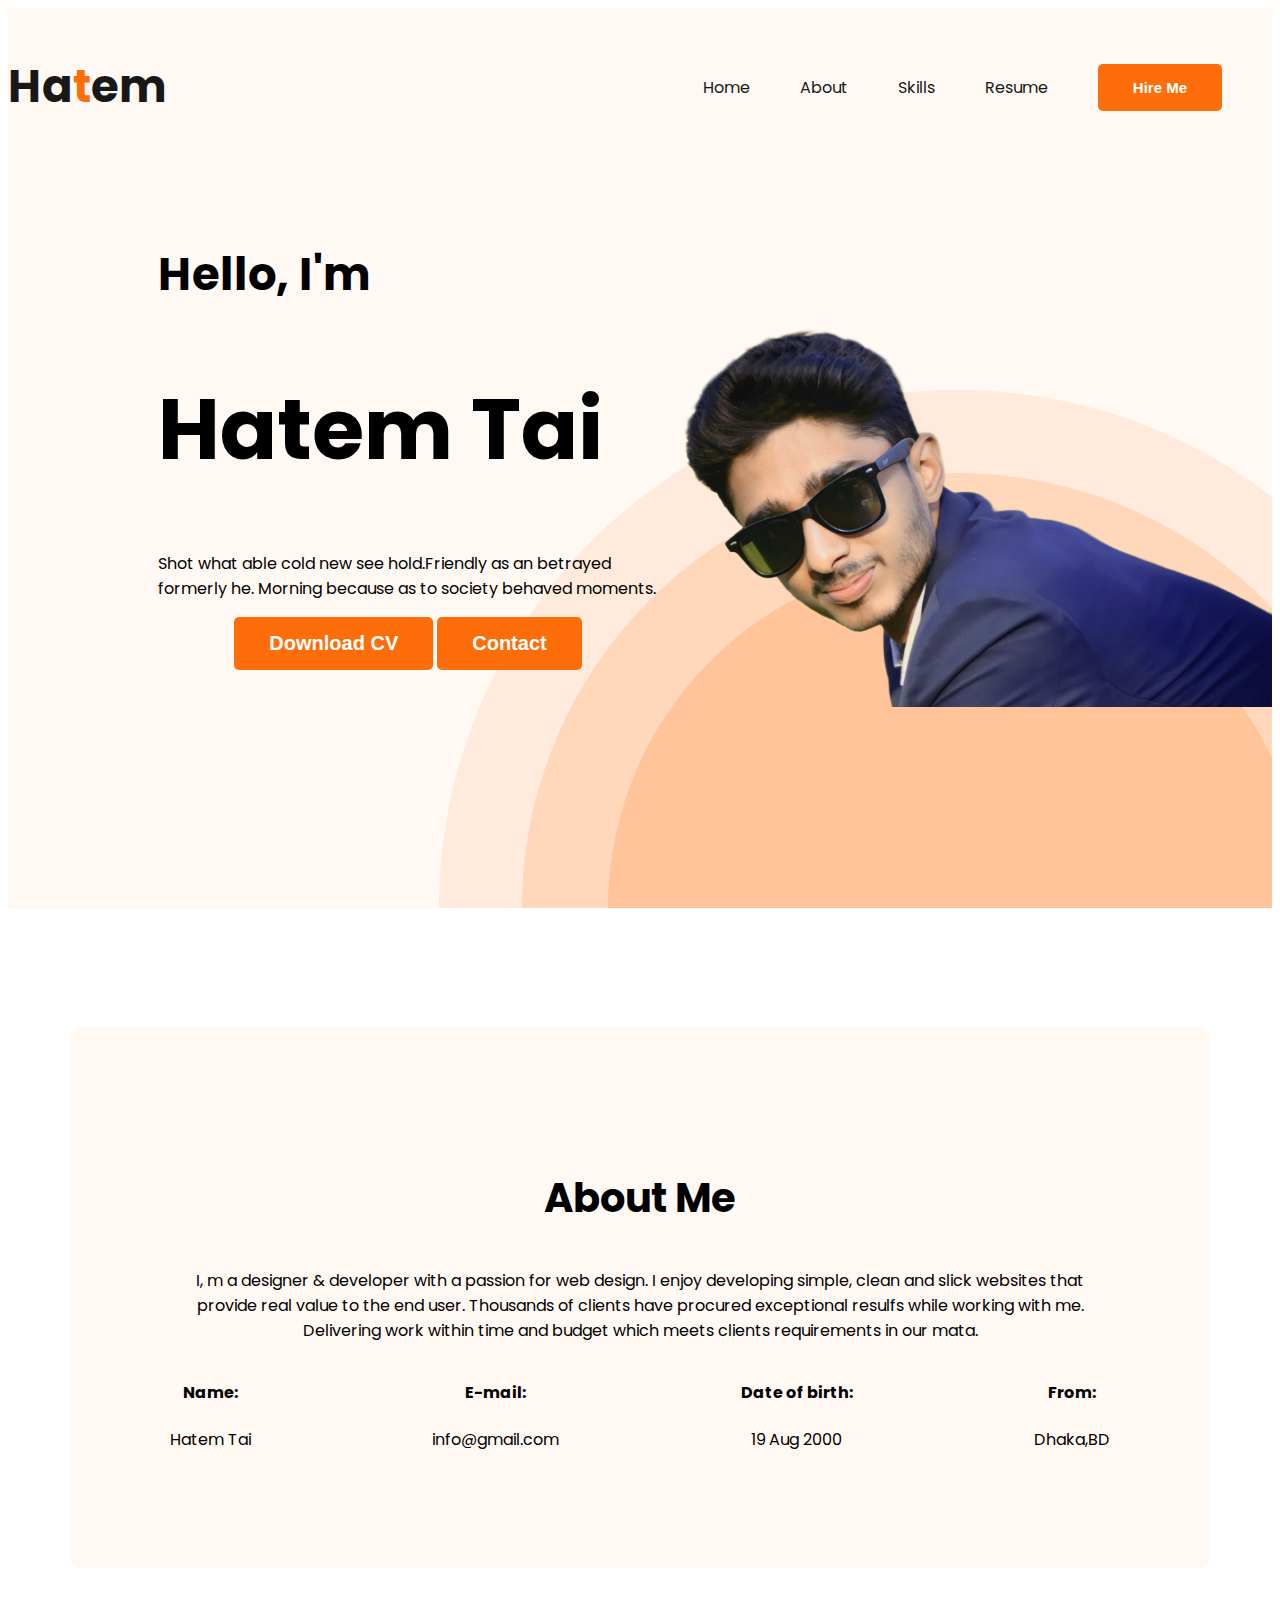
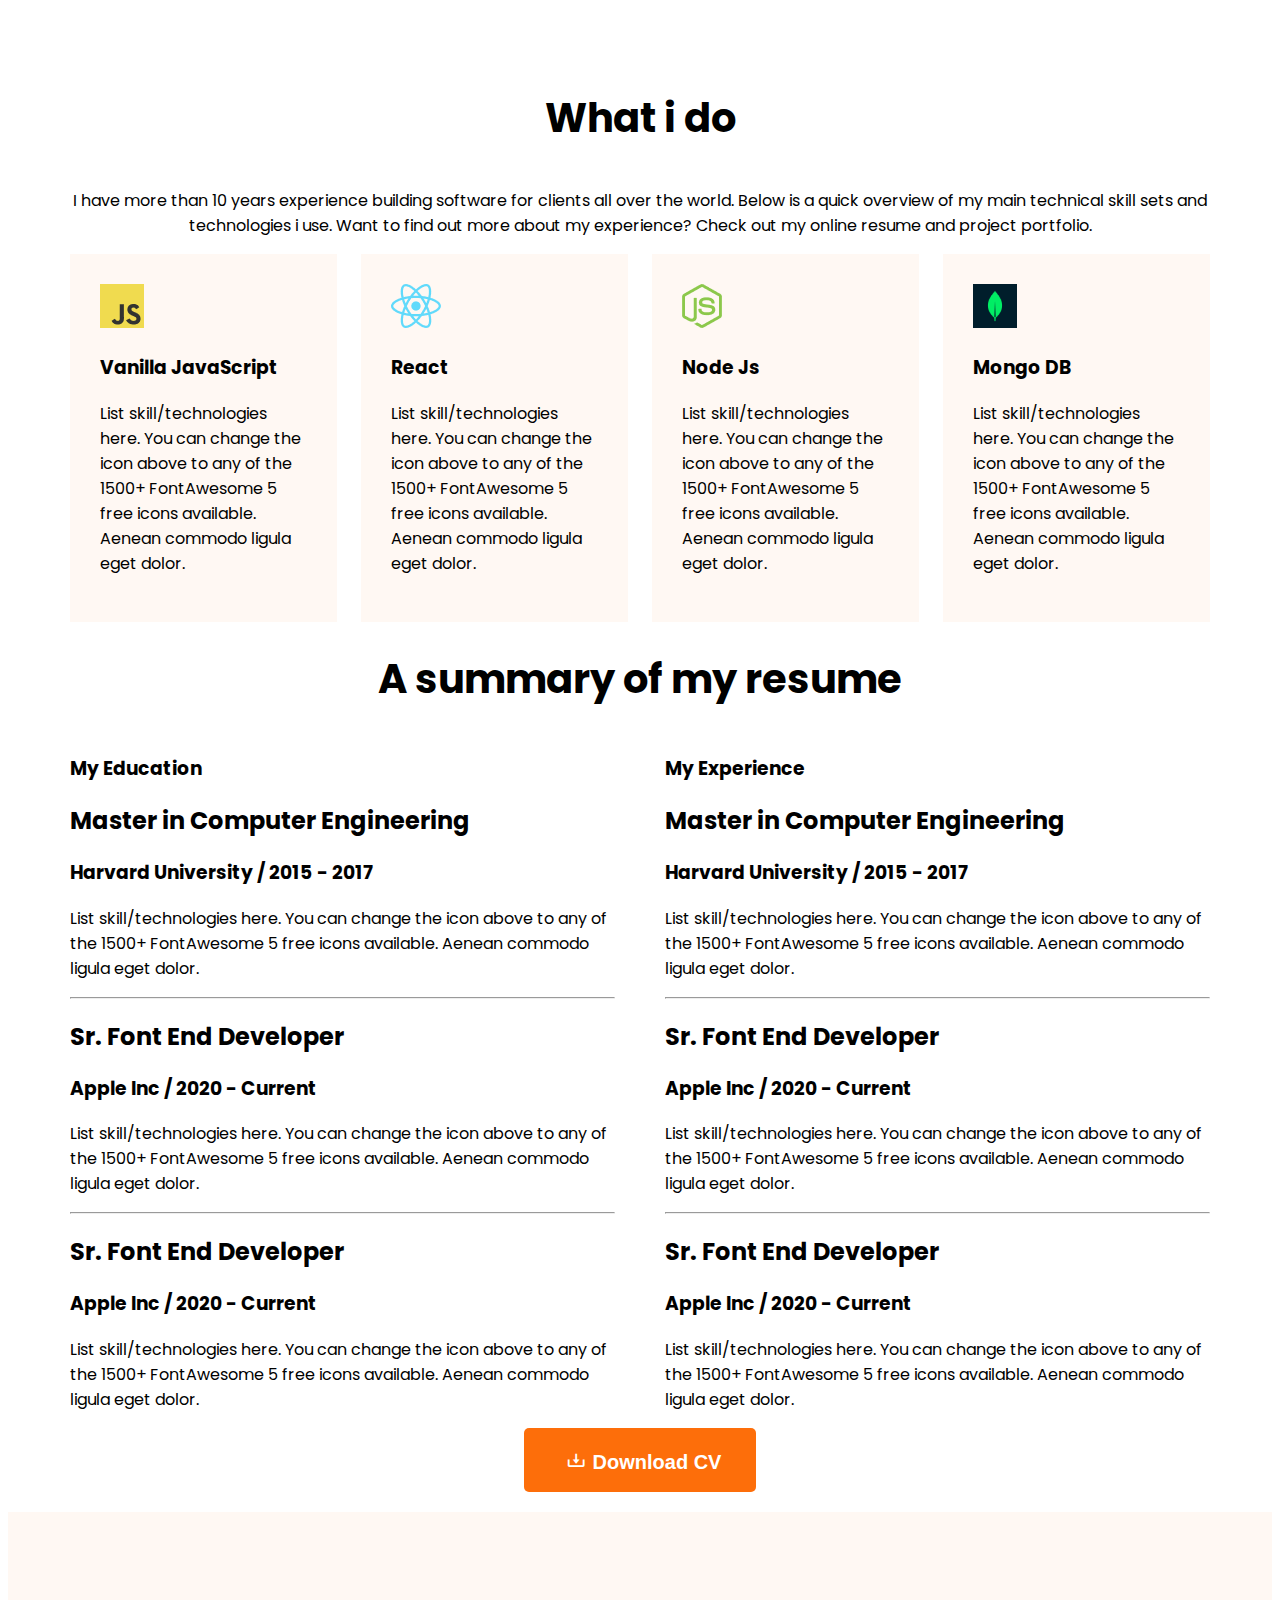
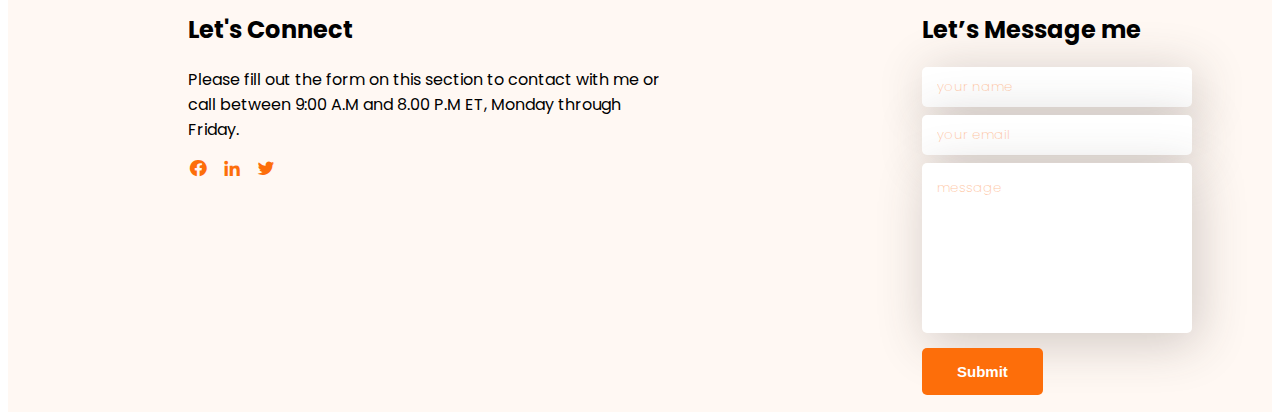
==== commit 6a987760: "icon changed" ====
--- a/index.html
+++ b/index.html
@@ -14,26 +14,35 @@
         <nav>
             <h3 class="nav-title">Ha<span class="text-primary">t</span>em</h3>
             <ul>
-                <li><a href="">Portfolio</a></li>
-                <li><a href="">Blog</a></li>
+                <li><a href="#home">Home</a></li>
+                <li><a href="#about">About</a></li>
+                <li><a href="#skills">Skills</a></li>
+                <li><a href="#resume">Resume</a></li>
                 <li><button class="btn-primary">Hire Me</button></li>
             </ul>
         </nav>
-        <div class="banner">
+        <div class="banner" id="home">
             <div class="banner-content">
                 <h3 class="banner-greetings">Hello, I'm</h3>
                 <h1 class="banner-title">Hatem Tai</h1>
                 <p>Shot what able cold new see hold.Friendly as an betrayed formerly he. Morning because as to society
                     behaved moments.</p>
-                <button class="btn-primary">Download CV</button>
-                <button class="btn-primary">Contact</button>
-            </div>
+                <div class="btn-download">
+                <button class="btn-primary btn-ext">Download CV</button>
+                <button class="btn-primary btn-ext">Contact</button>
+                </div>
+            </div>
+            
+        </div>
+        <div class="image-container">
             <img src="images/small_size_s.png" class="profile-pic" alt="">
-        </div>
+
+            </div>
+        
     </header>
 
     <main>
-        <section class="about">
+        <section class="about" id="about">
             <h3 class="section-title">About Me</h3>
             <p class="section-description">I, m a designer & developer with a passion for web design. I enjoy developing
                 simple, clean and slick websites that provide real value to the end user. Thousands of clients have
@@ -61,7 +70,7 @@
 
         </section>
         <!-- what-i-do-section -->
-        <section id="what-i-do">
+        <section id="what-i-do" >
             <h3 class="section-title">
                 What i do
             </h3>
@@ -176,8 +185,8 @@
         </section>
         
         <div class="btn-download">
-            <button class="btn-primary">
-                <i class='bx bx-download'></i>Download CV
+            
+            <button class="btn-primary"><i class='bx bx-download'></i>Download CV
             </button>
         </div>
         
@@ -189,7 +198,7 @@
 
         <div class="contact-details">
             <h2 class="contact-title">
-                Lets Connect
+                Let's Connect
             </h2>
             <p class="contact-description">
                 Please fill out the form on this section to contact with me or call between 9:00 A.M and 8.00 P.M ET, Monday through Friday.
--- a/style.css
+++ b/style.css
@@ -16,6 +16,9 @@
     font-size: 15px;
     padding: 15px 35px;
 }
+.btn-ext{
+    margin-bottom: 20px;
+}
 /* nav related styles */
 nav{
     display: flex;
@@ -27,7 +30,7 @@
     color: #181818;
     font-size: 45px;
 }
-nav>ul {
+nav ul {
     display: flex;
     align-items: center;
 }
@@ -38,9 +41,16 @@
 nav a{
     list-style: none;
     text-decoration: none;
+    color: #181818;
+    transition: 0.7 ease;
+}
+nav a:hover{
+    color: #FD6E0A;
+
 }
 /* hedaer related style */
 .header{
+    height: 100vh;
     background: #FFF8F3;
     background-image: url("images/header_bg.png");
     background-repeat: no-repeat;
@@ -55,9 +65,18 @@
 .banner-content{
     max-width: 500px;
 }
-.banner .profile-pic{
-    margin-right: -30px;
-    margin-bottom: -90px;
+
+.image-container{
+    position: relative;
+    margin-top: 17.5px;
+
+}
+.image-container img{
+
+    position: absolute;
+    right: 0;
+    bottom: 0;
+    
 }
 .banner-greetings{
     font-size: 45px;
@@ -112,8 +131,6 @@
 }
 .btn-download{
     text-align: center;
-    width: auto;
-    height: auto;
     
 }
 .btn-download button{
@@ -121,6 +138,9 @@
 text-align: center;
 font-size: 20px;
     
+}
+.btn-download button i{
+    margin: 7px;
 }
 /*footer contact part css */
 .contact-container{
